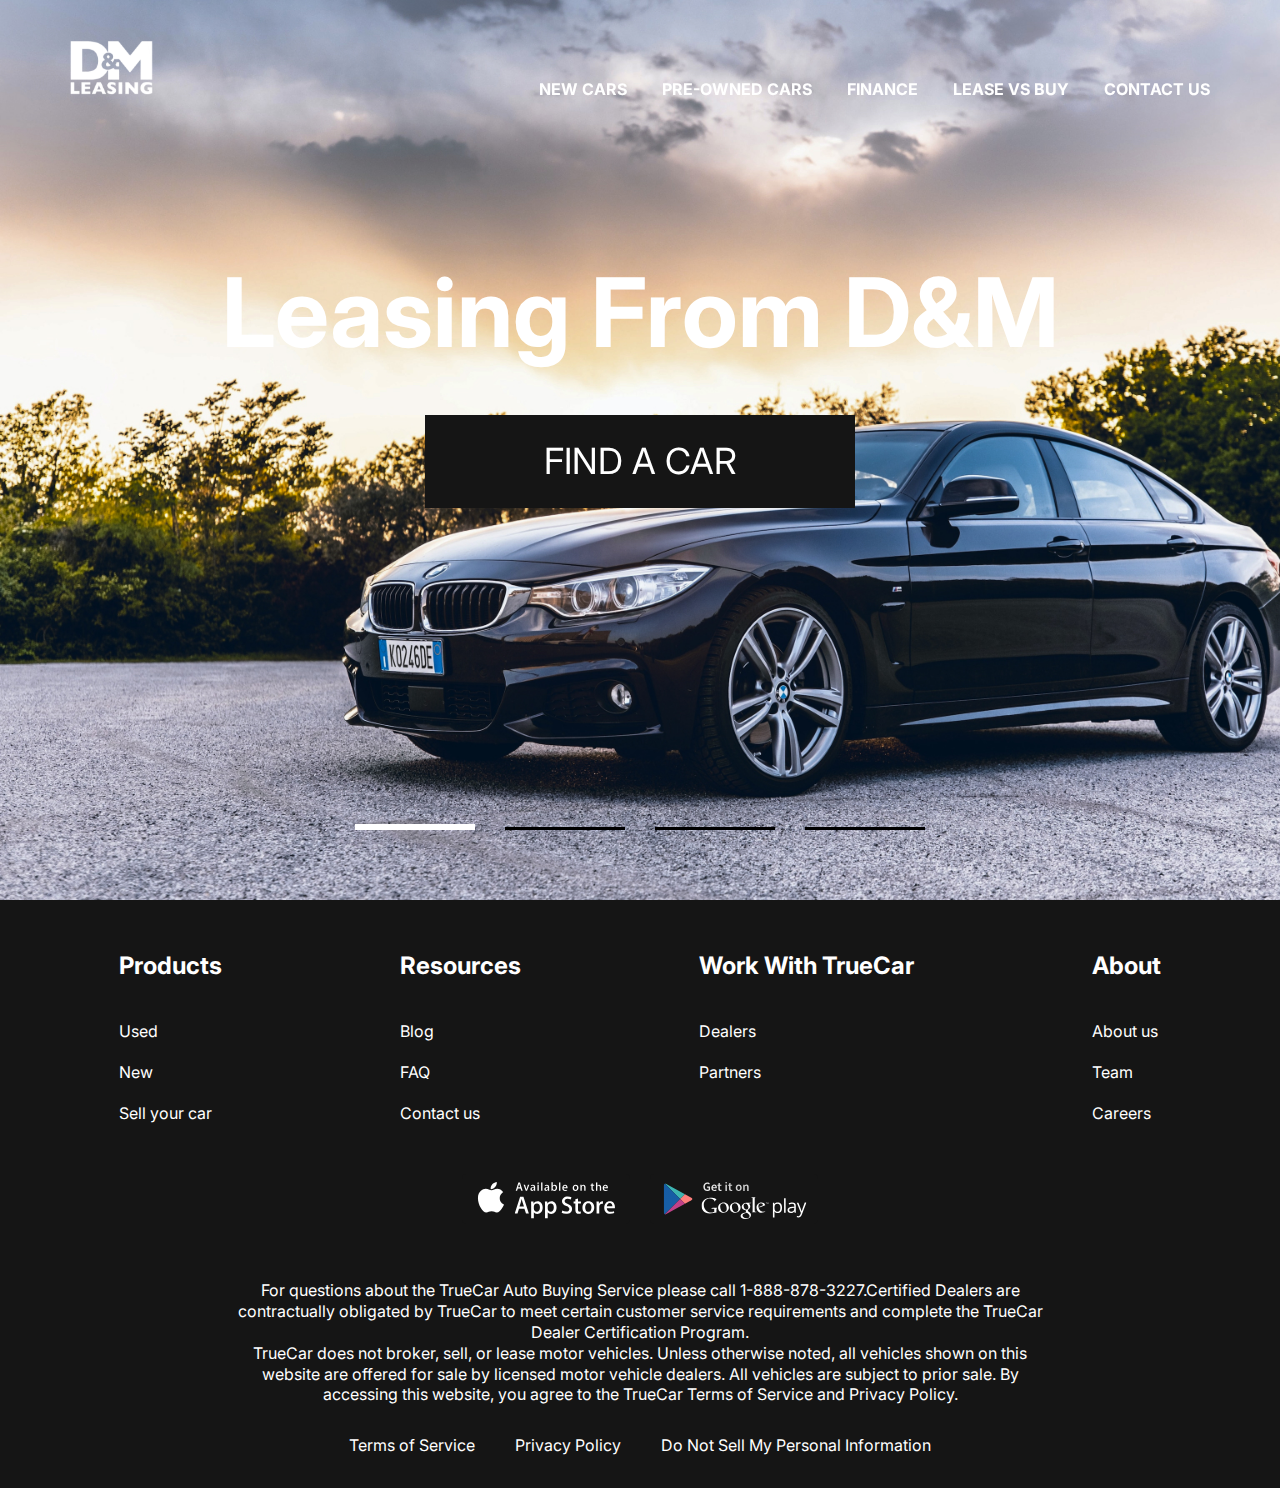
==== index.html @ 618e8c30 "first commit" ====
<!DOCTYPE html>
<html lang="en">
<head>
    <meta charset="UTF-8">
    <meta http-equiv="X-UA-Compatible" content="IE=edge">
    <meta name="viewport" content="width=device-width, initial-scale=1.0">
    <title>Document</title>
    <link rel="preconnect" href="https://fonts.googleapis.com">
    <link rel="preconnect" href="https://fonts.gstatic.com" crossorigin>
    <link href="https://fonts.googleapis.com/css2?family=Inter:wght@400;700&display=swap" rel="stylesheet">

    <link rel="stylesheet" href="https://cdn.jsdelivr.net/npm/swiper@9/swiper-bundle.min.css"/>
    

    <link rel="stylesheet" href="css/style.css"> 
</head>
<body>
    
<div class="wrapper"> 
    <header class="header hader-main">
        <div class="container">
            <div class="header__inner">

                <a class="logo" href="#">
                    <img class = "logo__img" src="images/Vector.svg" alt="">
                </a>

                <nav class="menu">
                    <ul class="menu__list">
                        <li class="menu__list-item"><a href="#" class="menu__list-link">NEW CARS</a>
                        </li>
                        <li class="menu__list-item"><a href="#" class="menu__list-link">PRE-OWNED CARS</a>
                        </li>
                        <li class="menu__list-item"><a href="#" class="menu__list-link">FINANCE</a>
                        </li>
                        <li class="menu__list-item"><a href="#" class="menu__list-link">LEASE VS BUY</a>
                        </li>
                        <li class="menu__list-item"><a href="#" class="menu__list-link">CONTACT US</a>
                        </li>
                    </ul>
                </nav>

            </div>
        </div>
    </header>

    <main class="main">
        <section class="top">
            <div class="conteiner">
                <h1 class="title">Leasing From D&M</h1>
                <a href="#" class="top__link">FIND A CAR</a>
            </div>
        </section>

        <div class="slider">
            <div class="swiper">

                <div class="swiper-wrapper">
                    <div class="swiper-slide" style="background-image: url(images/fon.jpg); background-image: url(images/slid1.jpg); opacity: 0.7"></div>
                    <div class="swiper-slide" style ="background-image: url(images/slid1.jpg);"></div>
                    <div class="swiper-slide" style ="background-image: url(images/slid1.jpg);"></div>
                    <div class="swiper-slide" style ="background-image: url(images/slid1.jpg);"></div>
                </div>
                
                <div class="swiper-pagination"></div>

            </div>

        </div>

    </main>
    <footer class="footer">
        <div class="container">
            <nav class="footer__menu">
                <ul class="footer__menu-list">
                <li class="footer__menu-itme"><p class="footer__menu-title">Products</p></li>
                <li class="footer__menu-itme"><a href="#" class="footer__menu-link">Used</a></li>
                <li class="footer__menu-itme"><a href="#" class="footer__menu-link">New</a></li>
                <li class="footer__menu-itme"><a href="#" class="footer__menu-link">Sell your car</a></li>
                </ul>
                <ul class="futer__menu-list">
                <li class="footer__menu-itme"><p class="footer__menu-title">Resources</p></li>
                <li class="footer__menu-itme"><a href="#" class="footer__menu-link">Blog</a></li>
                <li class="footer__menu-itme"><a href="#" class="footer__menu-link">FAQ</a></li>
                <li class="footer__menu-itme"><a href="#" class="footer__menu-link">Contact us</a></li>
                </ul>
                <ul class="futer__menu-list">
                <li class="footer__menu-itme"><p class="footer__menu-title">Work With TrueCar</p></li>
                <li class="footer__menu-itme"><a href="#" class="footer__menu-link">Dealers</a></li>
                <li class="footer__menu-itme"><a href="#" class="footer__menu-link">Partners</a></li>
                </ul>
                <ul class="futer__menu-list">
                <li class="footer__menu-itme"><p class="footer__menu-title">About</p></li>
                <li class="footer__menu-itme"><a href="#" class="footer__menu-link"></a>About us</li>
                <li class="footer__menu-itme"><a href="#" class="footer__menu-link"></a>Team</li>
                <li class="footer__menu-itme"><a href="#" class="footer__menu-link"></a>Careers</li>
                </ul>
            </nav>

            <ul class="app">
                <li class="app__link-itme">
                    <a href="#" class="app__itme-link">
                        <img class ="app__itme-imgsrc" src="images/appstore.svg" alt="">
                    </a>
                </li>

                <li class="app__link-itme">
                    <a href="#" class="app__itme-link">
                        <img class ="app__itme-imgsrc" src="images/googleplay.svg" alt="">
                    </a>
                </li>
            </ul>

            <div class="footer__copy">
                <p class="foooter__copy-text">For questions about the TrueCar Auto Buying Service please call 1-888-878-3227.Certified Dealers are contractually obligated by TrueCar to meet certain customer service requirements and complete the TrueCar Dealer Certification Program.</p>
                <p class="foooter__copy-text"> TrueCar does not broker, sell, or lease motor vehicles. Unless otherwise noted, all vehicles shown on this website are offered for sale by licensed motor vehicle dealers. All vehicles are subject to prior sale. By accessing this website, you agree to the TrueCar Terms of Service and Privacy Policy.</p>
            </div>

       <nav class="copt__nav">
        <ul class="copy__nav-list">
            <li class="copy__nav-itme"><a href="#" class="copy_nav-link">Terms of Service</a></li>
            <li class="copy__nav-itme"><a href="#" class="copy_nav-link">Privacy Policy</a></li>
            <li class="copy__nav-itme"><a href="#" class="copy_nav-link">Do Not Sell My Personal Information</a></li>
        </ul>
       </nav>

        </div>
    </footer>

</div> 

<script src="https://cdn.jsdelivr.net/npm/swiper@9/swiper-bundle.min.js"></script>
<script src="js/main.js"></script>
</body>
</html>
---- css/style.css ----
html {
    box-sizing: border-box;
}

*, *::after, *::before{
    box-sizing: inherit;
    margin: 0;
    padding: 0;
}

html,
body {
    height: 100%;
}

.wrapper {
    height: 100%;
    display: flex;
    flex-direction: column;
}

li {
    list-style-type: none;
}

a {
    text-decoration: none;
    color: inherit;
}

.container {
    max-width: 1220px; 
    margin: 0 auto;
    padding: 0 10;
}

body {
    font-size: 16px;
    font-weight: 400;
    font-family: 'Inter', sans-serif;
    line-height: 1.3;
}

.header {
    background-color: #151515;
}

.hader-main {
   background-color: transparent;
   position: absolute;
   z-index: 5;
   left: 0;
   right: 0;
}

.header__inner {
    padding: 40px;
    padding-bottom: 45px;
    display: flex;
    justify-content: space-between;
    align-items: end;
}

.menu__list {
    display: flex;
    gap: 35px;
}

.menu__list-link {
    color: #fff;
    text-transform: uppercase;
    font-weight: 700;
}

.footer {
    background-color: #151515;
    padding: 50px 0 32px;
    color: #fff;
}

.footer__menu-list {
    max-width: 250px;
}

.footer__menu {
    display: flex;
    justify-content: space-around;
    margin-bottom: 50px;
}

.footer__menu-title {
font-size: 24px;
font-weight: 700;
padding-bottom: 20px;
}

.footer__menu-itme + .footer__menu-itme {
padding-top: 20px;
}

.app {
display: flex;
justify-content: center; 
gap: 20px;
margin-bottom: 52px;
}

.footer__copy {
    max-width: 806px;
    margin: 0 auto 30px;
    text-align: center;
}

.copy__nav-list{
    display: flex;
    justify-content: center;
    gap: 40px;

}

.main {
    flex-grow: 1;
}

.top {
    color: #fff;
    text-align: center;
    padding-top: 250px;
    padding-bottom: 50px;
    position: absolute;
    z-index: 5;
    left: 0;
    right: 0;
}

.title {
    padding-bottom: 40px;
    font-size: 96px;
    font-weight: 700;  
}

.top__link {
    background-color: #151515;
    padding: 23px;
    width: 100%;
    max-width: 430px;
    display: inline-block;
    text-transform: uppercase;
    font-size: 36px;
    font-weight: 700px;
}


.swiper-wrapper{
    background-color: rgba(21, 21, 21, .6)
}

.swiper-slide {
    height: 100vh;
    background: repeat;
    background-size: cover;
    background-position: bottom center;
}

.swiper-pagination-bullet {
    width: 120px;
    height: 3px;
    color: #151515;
    border-radius: 0;
    opacity: 1;

}


.swiper-pagination-horizontal.swiper-pagination-bullets .swiper-pagination-bullet {
    margin: 15px;
}


.swiper-pagination-bullets.swiper-pagination-horizontal {
    bottom: 50px;
}


.swiper-pagination-bullet-active {
    height: 6px;
    background-color: #fff;
}
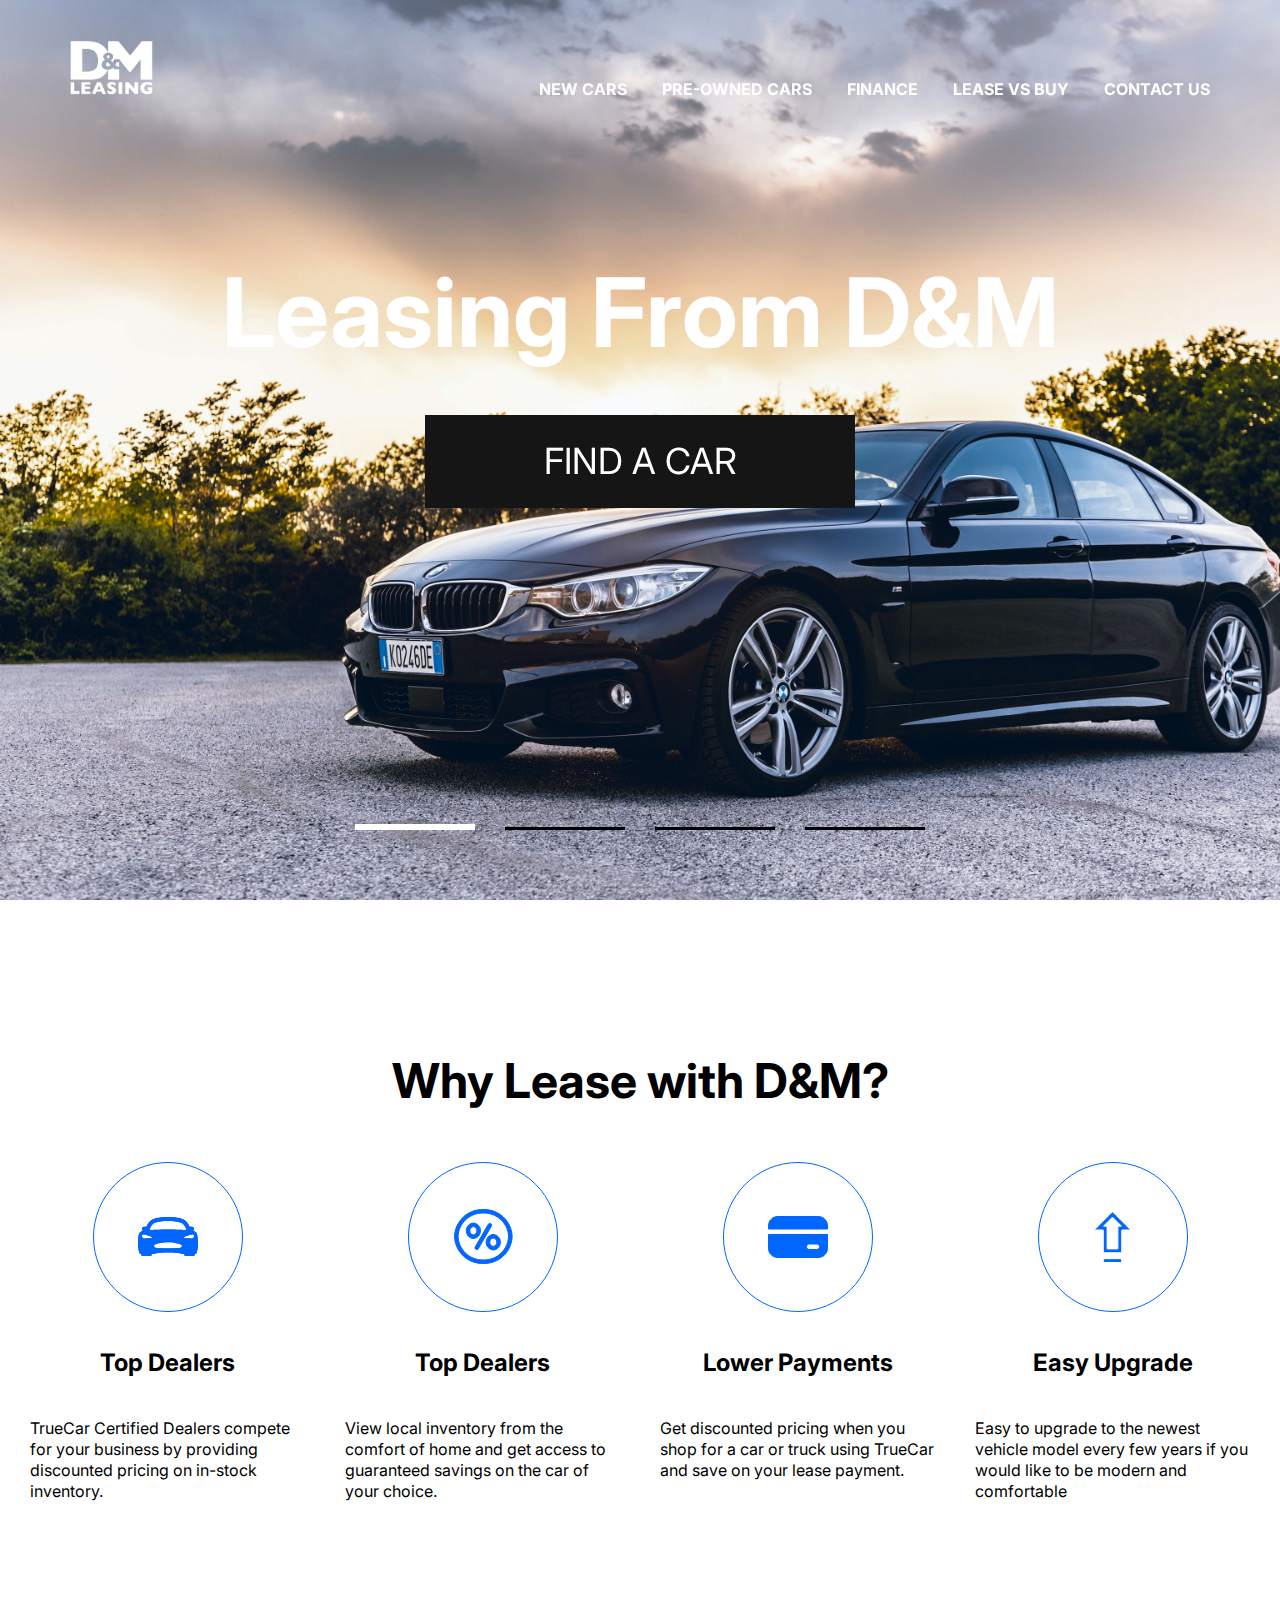
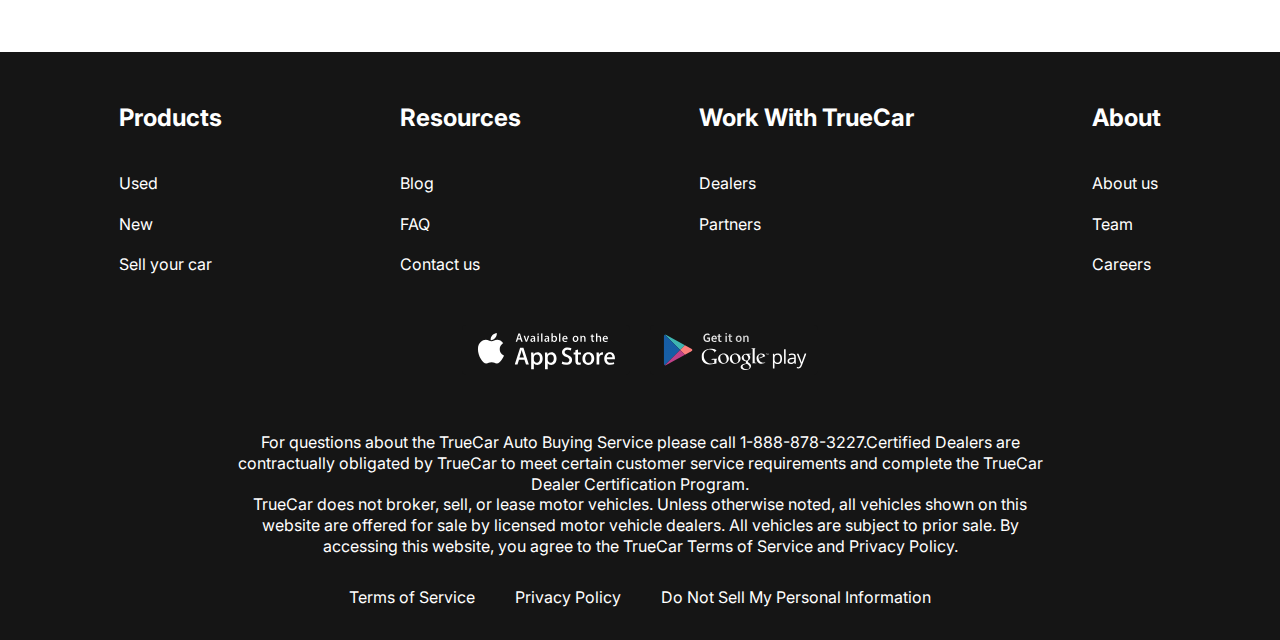
==== commit 4b60e702: "com1" ====
--- a/index.html
+++ b/index.html
@@ -54,19 +54,49 @@
 
         <div class="slider">
             <div class="swiper">
-
                 <div class="swiper-wrapper">
                     <div class="swiper-slide" style="background-image: url(images/fon.jpg); background-image: url(images/slid1.jpg); opacity: 0.7"></div>
+                    <div class="swiper-slide" style ="background-image: url(images/car1.jpg);"></div>
                     <div class="swiper-slide" style ="background-image: url(images/slid1.jpg);"></div>
                     <div class="swiper-slide" style ="background-image: url(images/slid1.jpg);"></div>
-                    <div class="swiper-slide" style ="background-image: url(images/slid1.jpg);"></div>
-                </div>
-                
+                </div> 
                 <div class="swiper-pagination"></div>
+            </div>
+        </div>
 
-            </div>
+<section class="why-lease">
+    <div class="container">
 
-        </div>
+    <h2 class="section-title">Why Lease with D&M?</h2>
+
+<ul class="why-lease__list">
+    <li class="why-lease__item">
+        <img class="why-lease__item-img" src="images/why-lease-1.svg" alt="">
+        <h3 class="why-lease__item-title">Top Dealers</h3>
+        <p class="why-lease__item-text">TrueCar Certified Dealers compete for your business by providing discounted pricing on in-stock inventory.</p>
+    </li>
+
+    <li class="why-lease__item">
+        <img class="why-lease__item-img" src="images/why-lease-2.svg" alt="">
+        <h3 class="why-lease__item-title">Top Dealers</h3>
+        <p class="why-lease__item-text">View local inventory from the comfort of home and get access to guaranteed savings on the car of your choice.</p>
+    </li>
+
+    <li class="why-lease__item">
+        <img class="why-lease__item-img" src="images/why-lease-3.svg" alt="">
+        <h3 class="why-lease__item-title">Lower Payments</h3>
+        <p class="why-lease__item-text">Get discounted pricing when you shop for a car or truck using TrueCar and save on your lease payment.</p>
+    </li>
+
+    <li class="why-lease__item">
+        <img class="why-lease__item-img" src="images/why-lease-4.svg" alt="">
+        <h3 class="why-lease__item-title">Easy Upgrade</h3>
+        <p class="why-lease__item-text">Easy to upgrade to the newest vehicle model every few years if you would like to be modern and comfortable</p>
+    </li>
+
+</ul>
+    </div>
+</section>
 
     </main>
     <footer class="footer">
--- a/css/style.css
+++ b/css/style.css
@@ -12,6 +12,14 @@
 body {
     height: 100%;
 }
+
+.section-title {
+ margin-bottom: 50px;
+ font-size: 48px;
+ font-weight: 700px;
+ text-align: center;
+}
+
 
 .wrapper {
     height: 100%;
@@ -185,4 +193,29 @@
 .swiper-pagination-bullet-active {
     height: 6px;
     background-color: #fff;
-}+}
+
+.why-lease {
+    padding: 150px 0;
+}
+
+.why-lease__list {
+    display: grid;
+    grid-template-columns: repeat(4, 1fr);
+    gap: 40px;
+    text-align: center;
+}
+
+.why-lease__item-img {
+    margin-bottom: 30px;
+}
+
+.why-lease__item-title {
+    margin-bottom: 40px;
+    font-size: 24px;
+    font-weight: 700px;
+}
+
+.why-lease__item-text {
+text-align: left;
+}
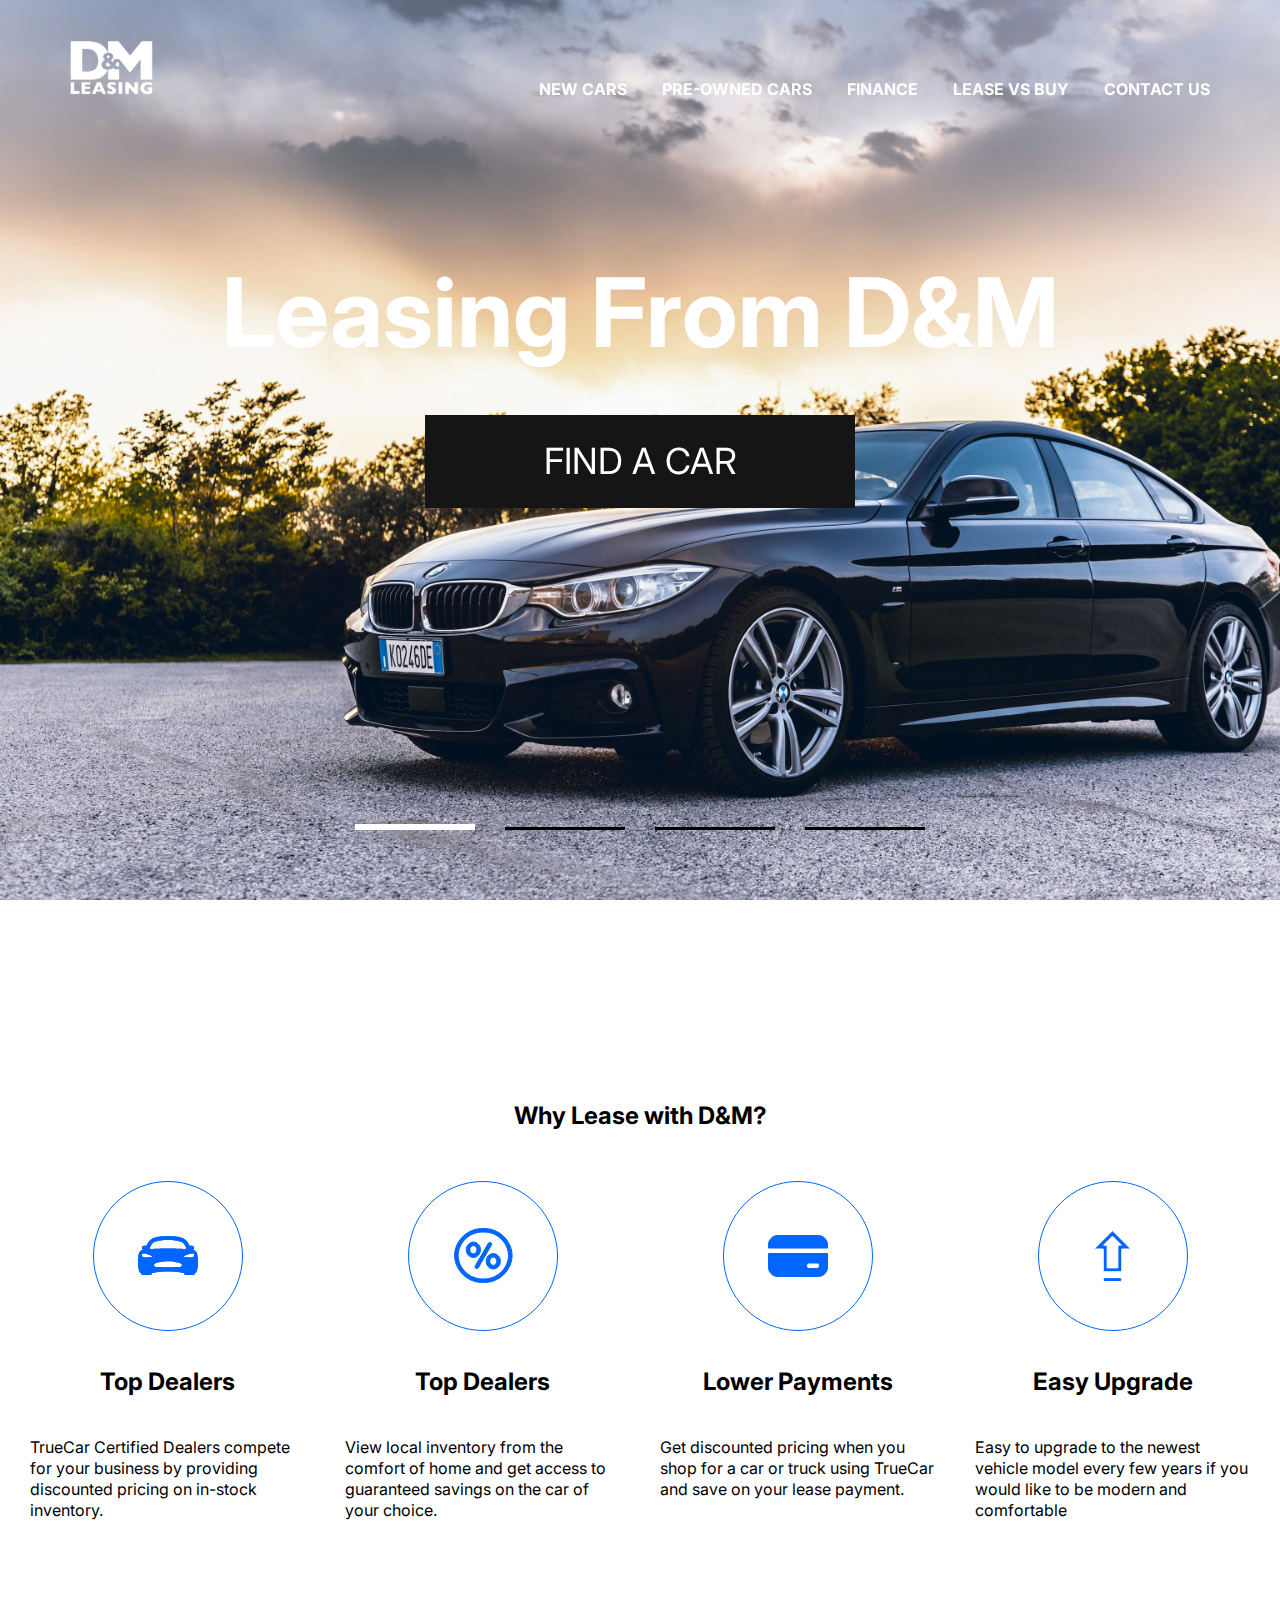
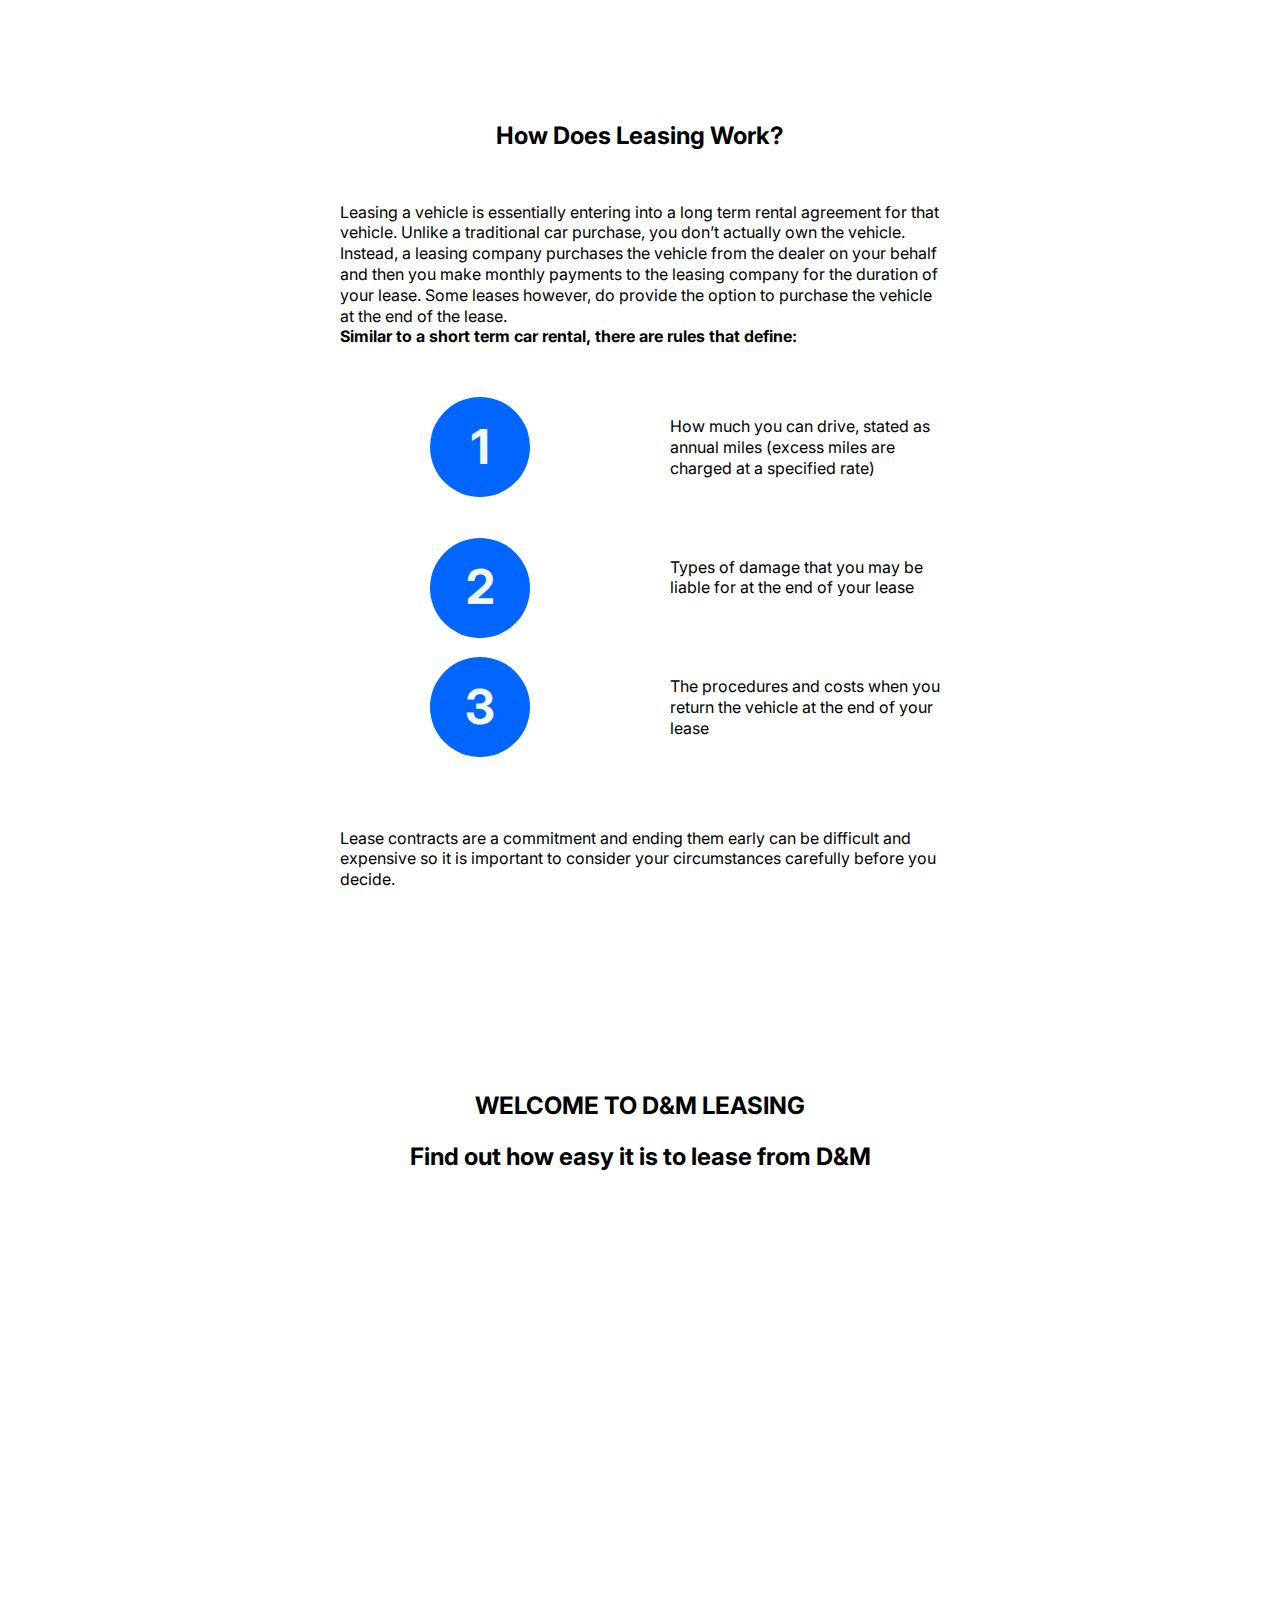
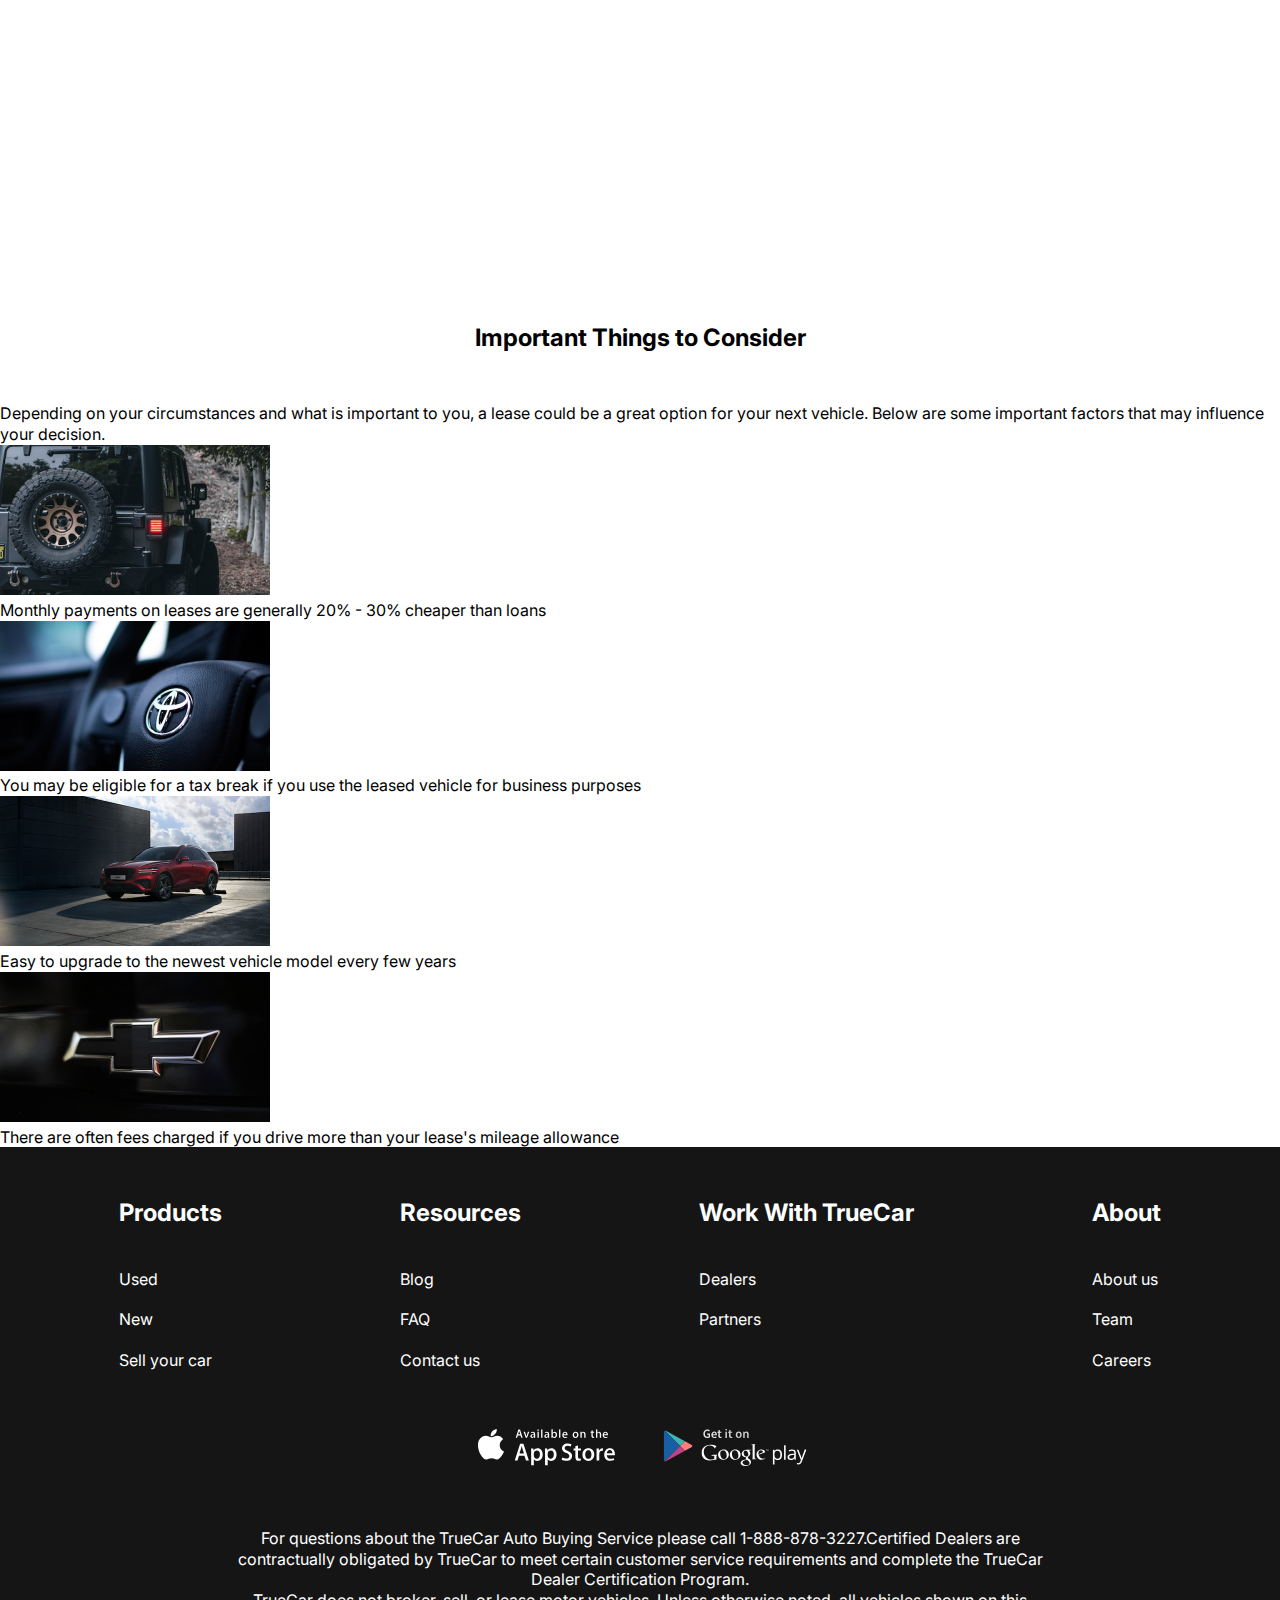
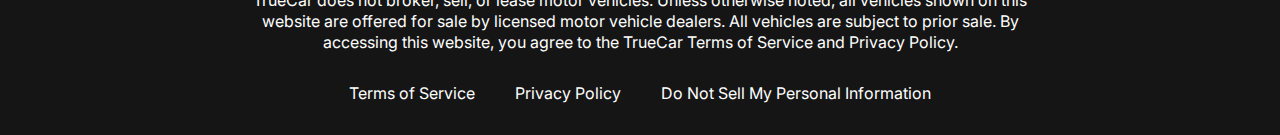
==== commit 38b9a524: "text" ====
--- a/index.html
+++ b/index.html
@@ -70,6 +70,7 @@
     <h2 class="section-title">Why Lease with D&M?</h2>
 
 <ul class="why-lease__list">
+
     <li class="why-lease__item">
         <img class="why-lease__item-img" src="images/why-lease-1.svg" alt="">
         <h3 class="why-lease__item-title">Top Dealers</h3>
@@ -95,6 +96,64 @@
     </li>
 
 </ul>
+    </div>
+</section>
+
+<section class="how-does">
+    <div class="container">
+        <div class="how-does__inner">
+
+            <h2 class="section-title">How Does Leasing Work?</h2>
+            <p class="how-does__text">Leasing a vehicle is essentially entering into a long term rental agreement for that vehicle. Unlike a traditional car purchase, you don’t actually own the vehicle. Instead, a leasing company purchases the vehicle from the dealer on your behalf and then you make monthly payments to the leasing company for the duration of your lease. Some leases however, do provide the option to purchase the vehicle at the end of the lease.</p>
+
+            <h4 class="how__does__text">Similar to a short term car rental, there are rules that define:</h4>
+            <ol class="how__does-list">
+                <li class="how-does-item">How much you can drive, stated as annual miles (excess miles are charged at a specified rate)</li>
+                <li class="how-does-item">Types of damage that you may be liable for at the end of your lease</li>
+                <li class="how-does-item">The procedures and costs when you return the vehicle at the end of your lease</li>
+            </ol>
+
+            <p class="how-does__text">Lease contracts are a commitment and ending them early can be difficult and expensive so it is important to consider your circumstances carefully before you decide.</p>
+        </div>
+    </div>
+</section>
+
+<section class="video">
+    <div class="container">
+        <h2 class="section-title video__title">WELCOME TO D&M LEASING</h2>
+        <p class="video__text">Find out how easy it is to lease from D&M</p>
+        <iframe class="video__content" width="1000" height="500" src="https://www.youtube.com/embed/YuzClM_OAO0" title="YouTube video player" frameborder="0" allow="accelerometer; autoplay; clipboard-write; encrypted-media; gyroscope; picture-in-picture; web-share" allowfullscreen></iframe>
+    </div>
+</section>
+
+
+<section class="important">
+    <div class="conteiner">
+      <h2 class="section-title important__title">Important Things to Consider</h2>
+      <p class="important__text">Depending on your circumstances and what is important to you, a lease could be a great option for your next vehicle. Below are some important factors that may influence your decision.</p>
+      <ul class="important__list">
+
+        <li class="important__item">
+            <img src="images/imp-1.jpg" alt="" class="important__item-img">
+            <p class="important__item-text">Monthly payments on leases are generally 20% - 30% cheaper than loans</p>
+        </li>
+
+        <li class="important__item">
+            <img src="images/imp-2.jpg" alt="" class="important__item-img">
+            <p class="important__item-text">You may be eligible for a tax break if you use the leased vehicle for business purposes</p>
+        </li>
+
+        <li class="important__item">
+            <img src="images/imp-3.jpg" alt="" class="important__item-img">
+            <p class="important__item-text">Easy to upgrade to the newest vehicle model every few years</p>
+        </li>
+
+        <li class="important__item">
+            <img src="images/imp-4.jpg" alt="" class="important__item-img">
+            <p class="important__item-text">There are often fees charged if you drive more than your lease's mileage allowance</p>
+        </li>
+
+      </ul>
     </div>
 </section>
 
--- a/css/style.css
+++ b/css/style.css
@@ -219,3 +219,74 @@
 .why-lease__item-text {
 text-align: left;
 }
+
+.how-does {
+padding-bottom: 150px;
+}
+
+.how-does__inner {
+    max-width: 600px;
+    margin: 0 auto;
+}
+
+.section-title {
+    font-size: 24px; 
+    font-weight: 700; 
+    padding-top: 50px;
+}
+
+.how__does-list {
+    padding: 50px 0 70px;
+    counter-reset: myCounter;
+}
+
+.how-does-item {
+    list-style-type: none;
+    width: 270px;
+    position: relative;
+    margin-left: auto;
+    box-sizing: content-box;
+    padding: 19px 0 19px 240px;
+}
+
+.how-does-item + .how-does-item {
+margin-top: 40px;
+}
+
+.how-does-item::before {
+    counter-increment: myCounter;
+    content: counter(myCounter);
+    display: flex;
+    justify-content: center;
+    align-items: center;
+    background-color: #0066FF;
+    font-size: 48px;
+    font-weight: 700;
+    height: 100px;
+    width: 100px;
+    border-radius: 50%;
+    color: aliceblue;
+    position: absolute;
+    left: 0;
+    top: 0;
+}
+
+.video {
+    padding-bottom: 150px;
+}
+
+.video__title {
+    margin-bottom: 20px;
+}
+
+.video__text {
+    font-size: 24px;
+    font-weight: 700;
+    margin-bottom: 50px;
+    text-align: center;
+}
+
+.video__content {
+    margin: 0 auto;
+    display: block;
+}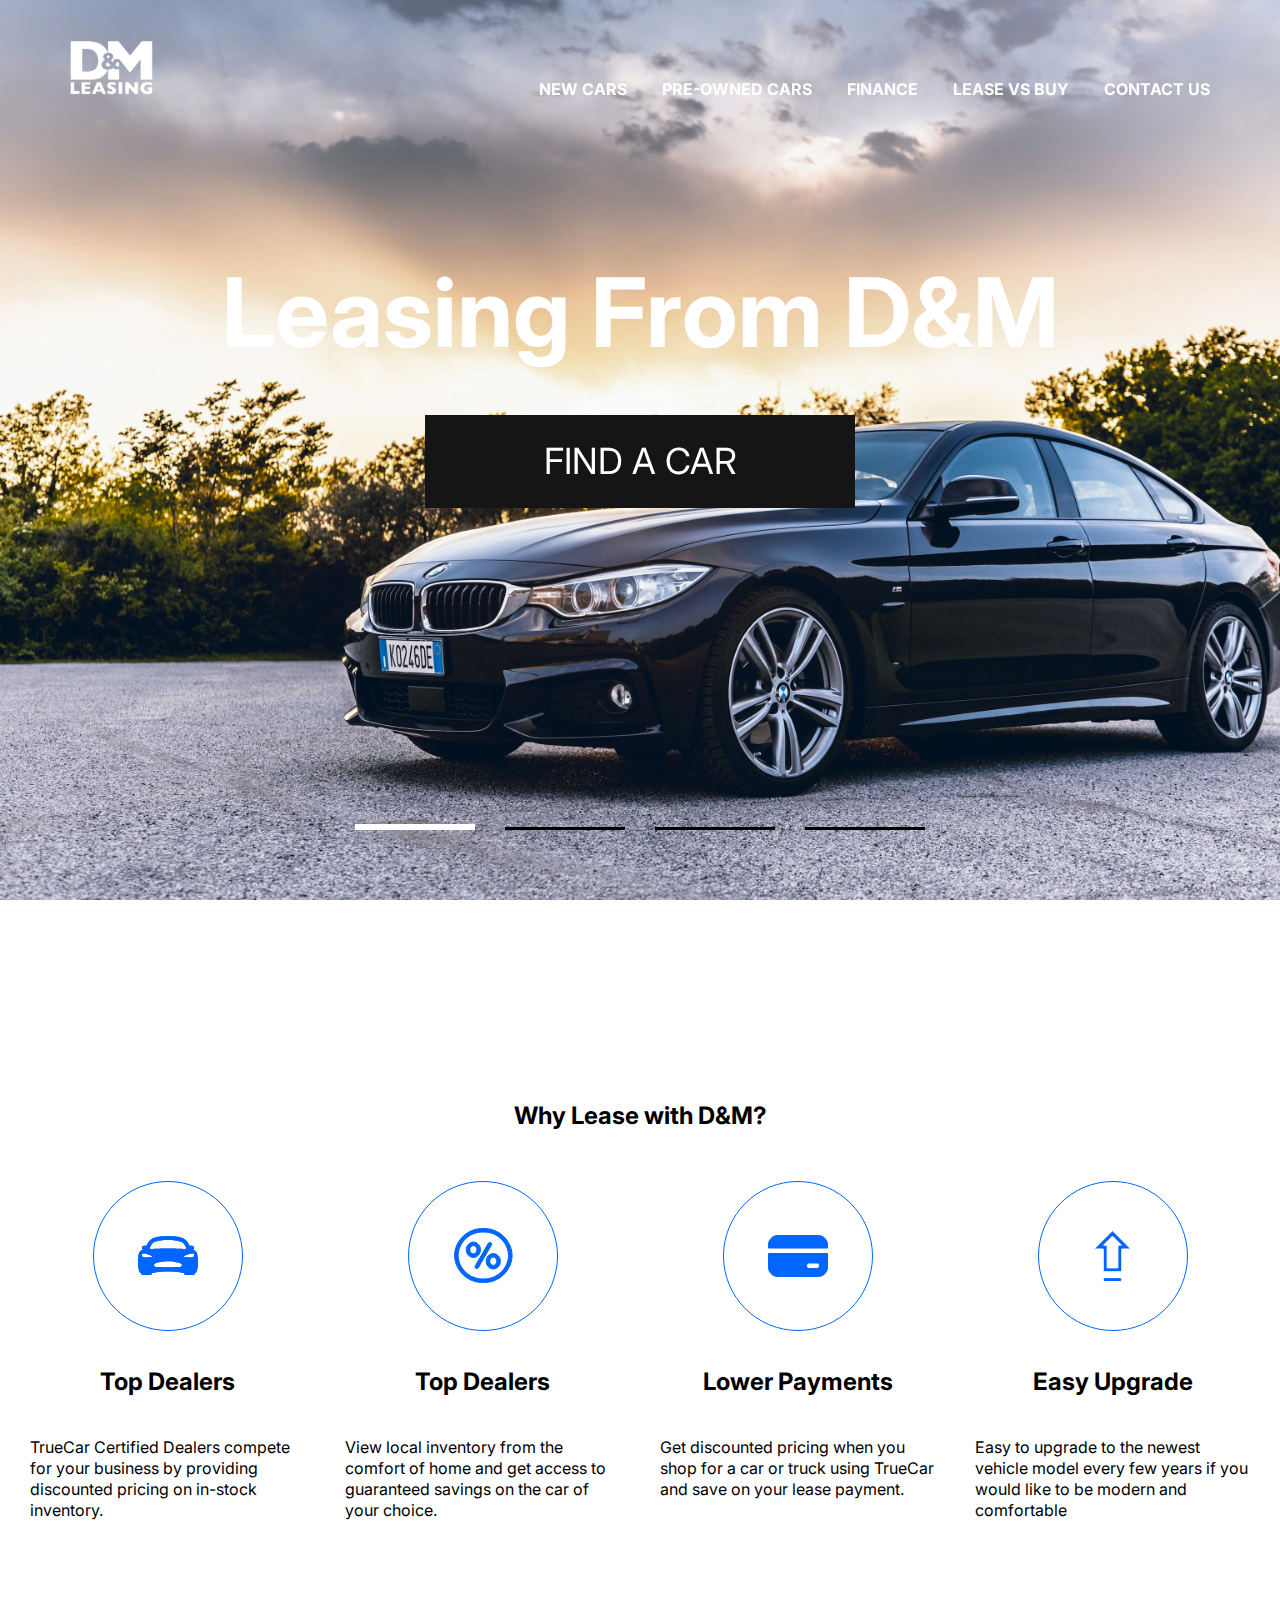
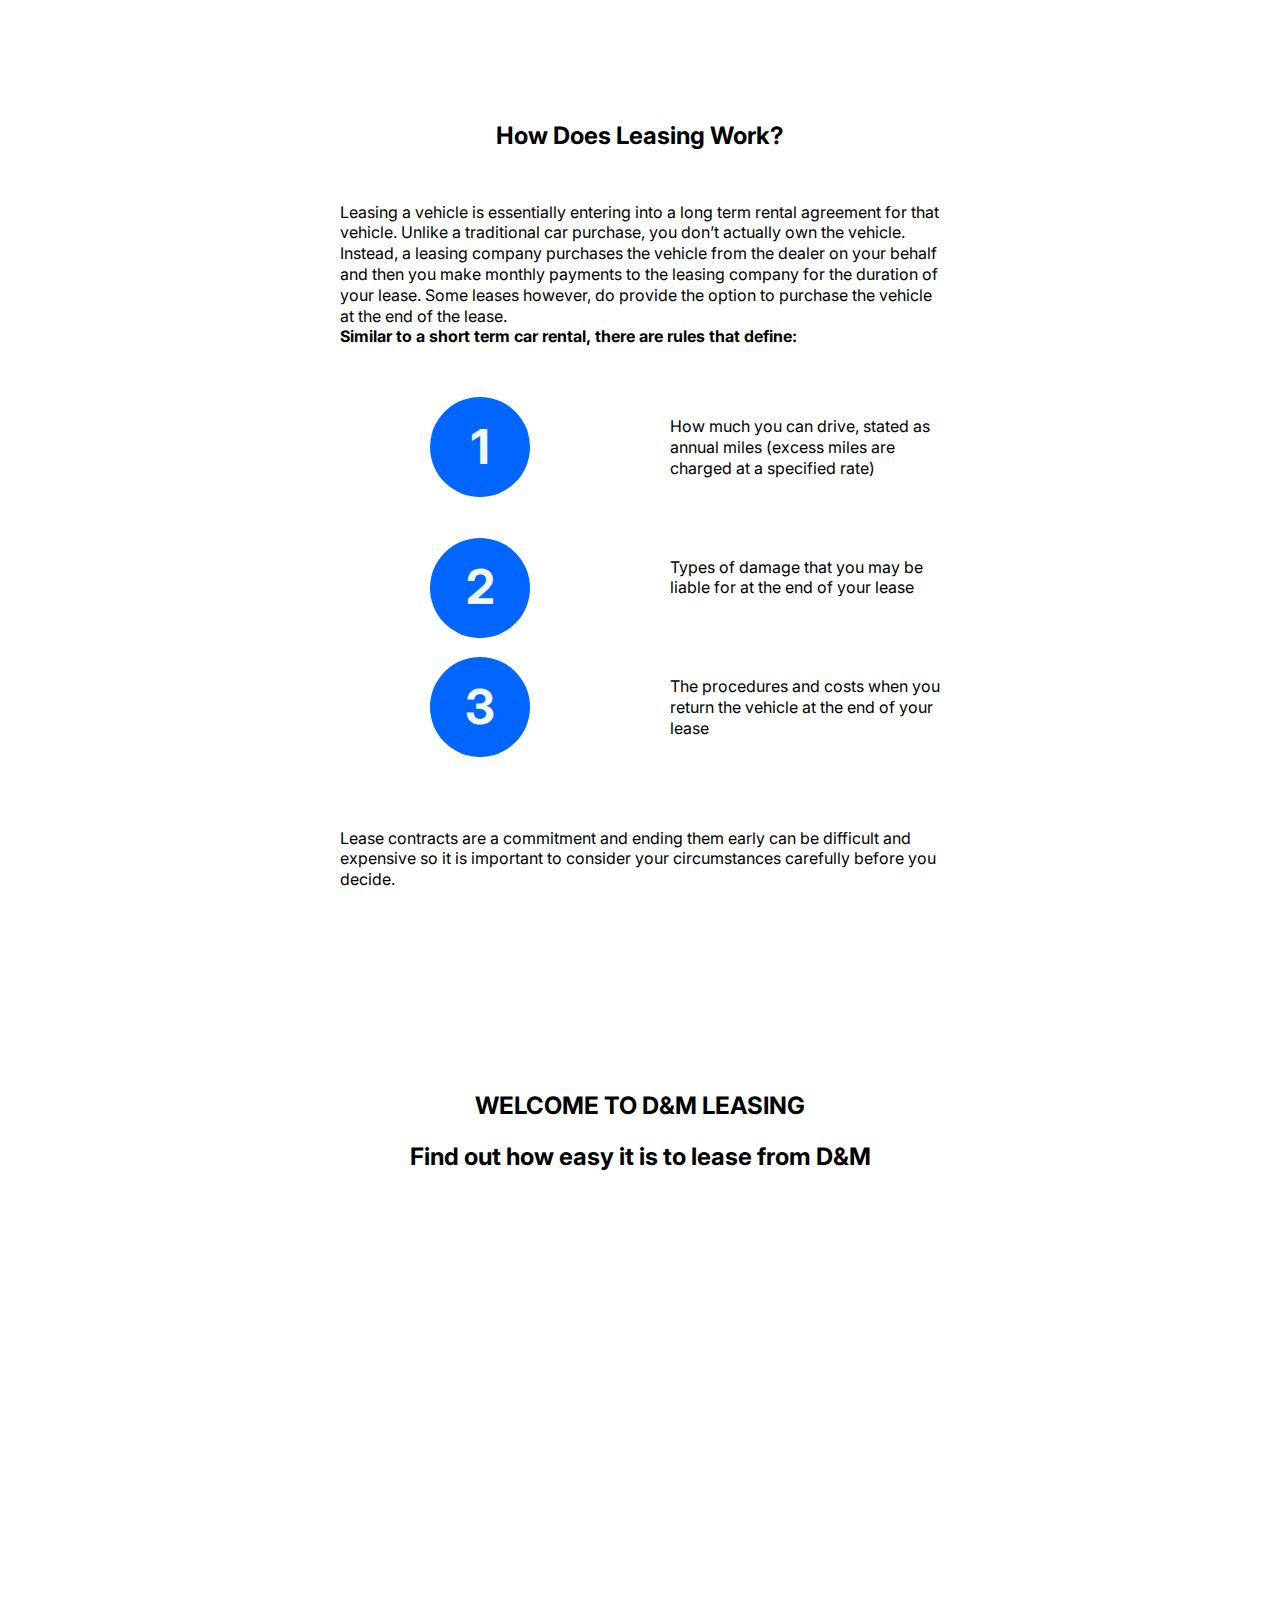
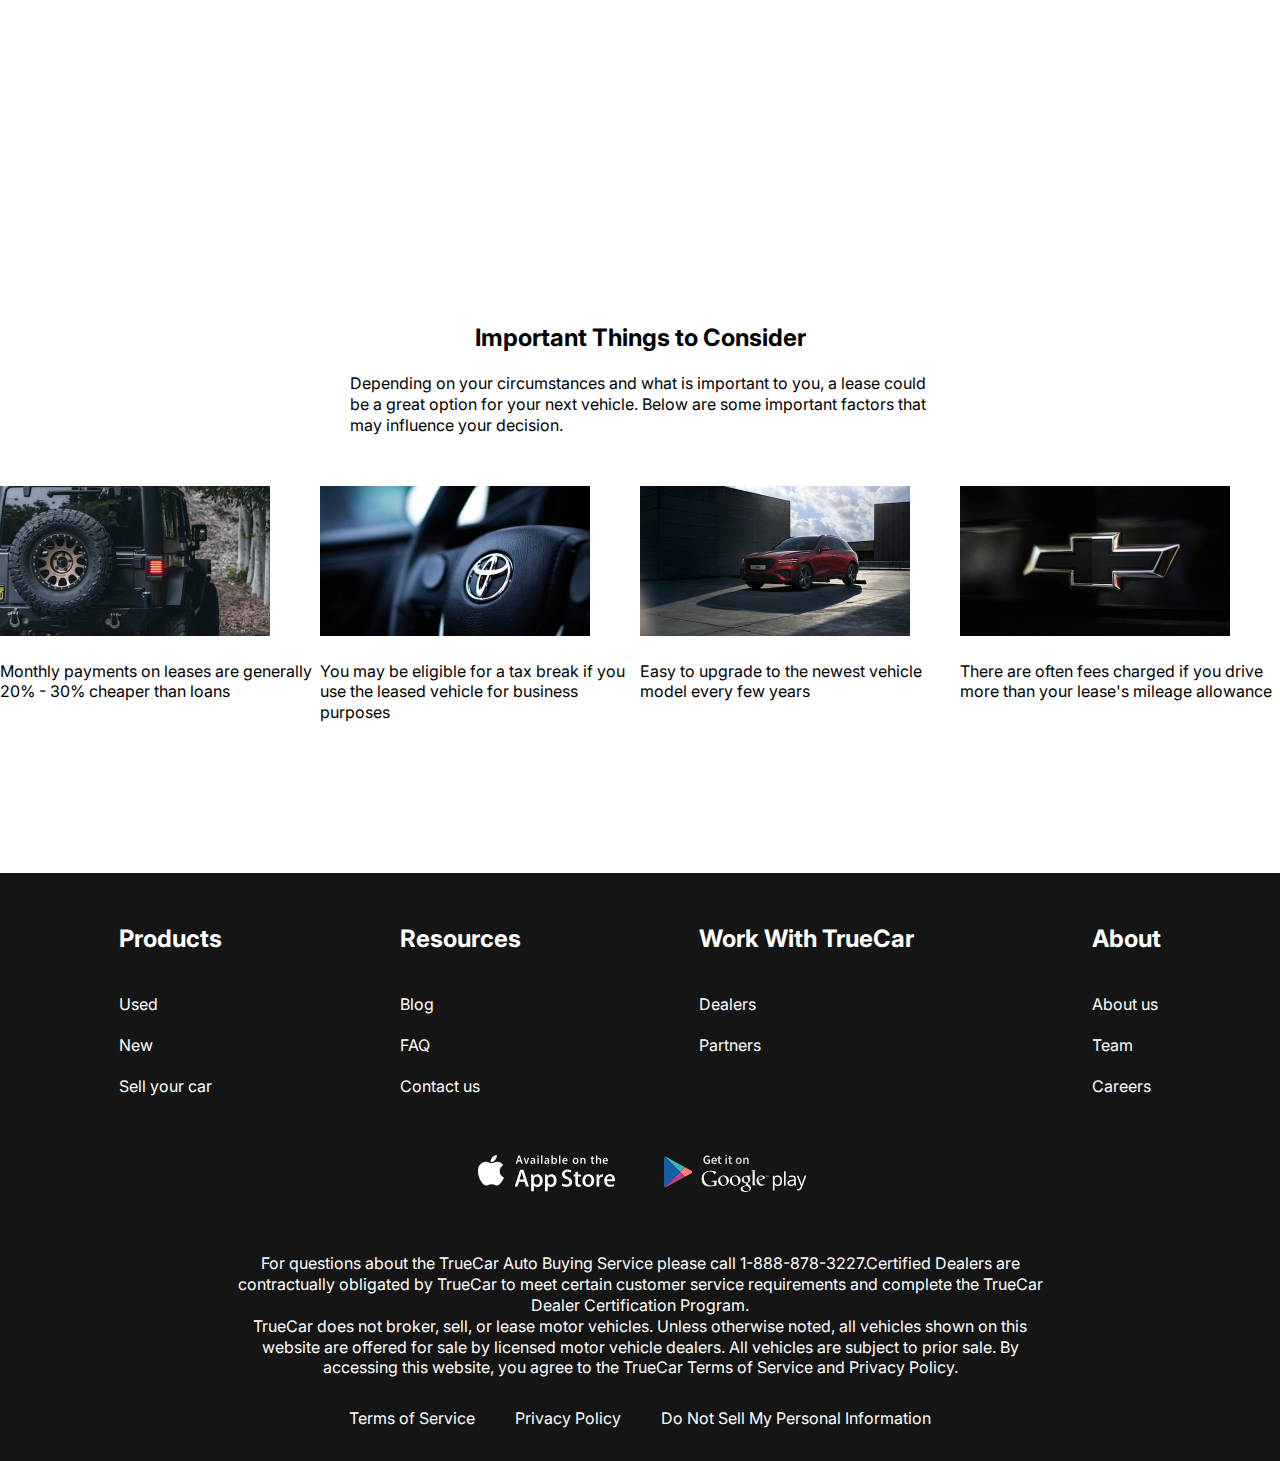
==== commit bc1d80d3: "text" ====
--- a/index.html
+++ b/index.html
@@ -131,29 +131,29 @@
     <div class="conteiner">
       <h2 class="section-title important__title">Important Things to Consider</h2>
       <p class="important__text">Depending on your circumstances and what is important to you, a lease could be a great option for your next vehicle. Below are some important factors that may influence your decision.</p>
+      
       <ul class="important__list">
-
-        <li class="important__item">
-            <img src="images/imp-1.jpg" alt="" class="important__item-img">
+        <li class="important__item">
+            <img  class="important__item-img" src="images/imp-1.jpg" alt="" >
             <p class="important__item-text">Monthly payments on leases are generally 20% - 30% cheaper than loans</p>
         </li>
 
         <li class="important__item">
-            <img src="images/imp-2.jpg" alt="" class="important__item-img">
+            <img  class="important__item-img" src="images/imp-2.jpg" alt="" >
             <p class="important__item-text">You may be eligible for a tax break if you use the leased vehicle for business purposes</p>
         </li>
 
         <li class="important__item">
-            <img src="images/imp-3.jpg" alt="" class="important__item-img">
+            <img  class="important__item-img" src="images/imp-3.jpg" alt="" >
             <p class="important__item-text">Easy to upgrade to the newest vehicle model every few years</p>
         </li>
 
         <li class="important__item">
-            <img src="images/imp-4.jpg" alt="" class="important__item-img">
+            <img  class="important__item-img" src="images/imp-4.jpg" alt="" >
             <p class="important__item-text">There are often fees charged if you drive more than your lease's mileage allowance</p>
         </li>
-
       </ul>
+      
     </div>
 </section>
 
--- a/css/style.css
+++ b/css/style.css
@@ -289,4 +289,29 @@
 .video__content {
     margin: 0 auto;
     display: block;
+}
+
+.important {
+    padding-bottom: 150px;
+}
+
+.important__title {
+  margin-bottom: 20px;
+}
+
+.important__text {
+    max-width: 580px;
+    margin: 0 auto 50px;
+
+}
+
+.important__list {
+display: grid;
+grid-template-columns: repeat(4, 1fr);
+
+
+}
+
+.important__item-img {
+    margin-bottom: 20px;
 }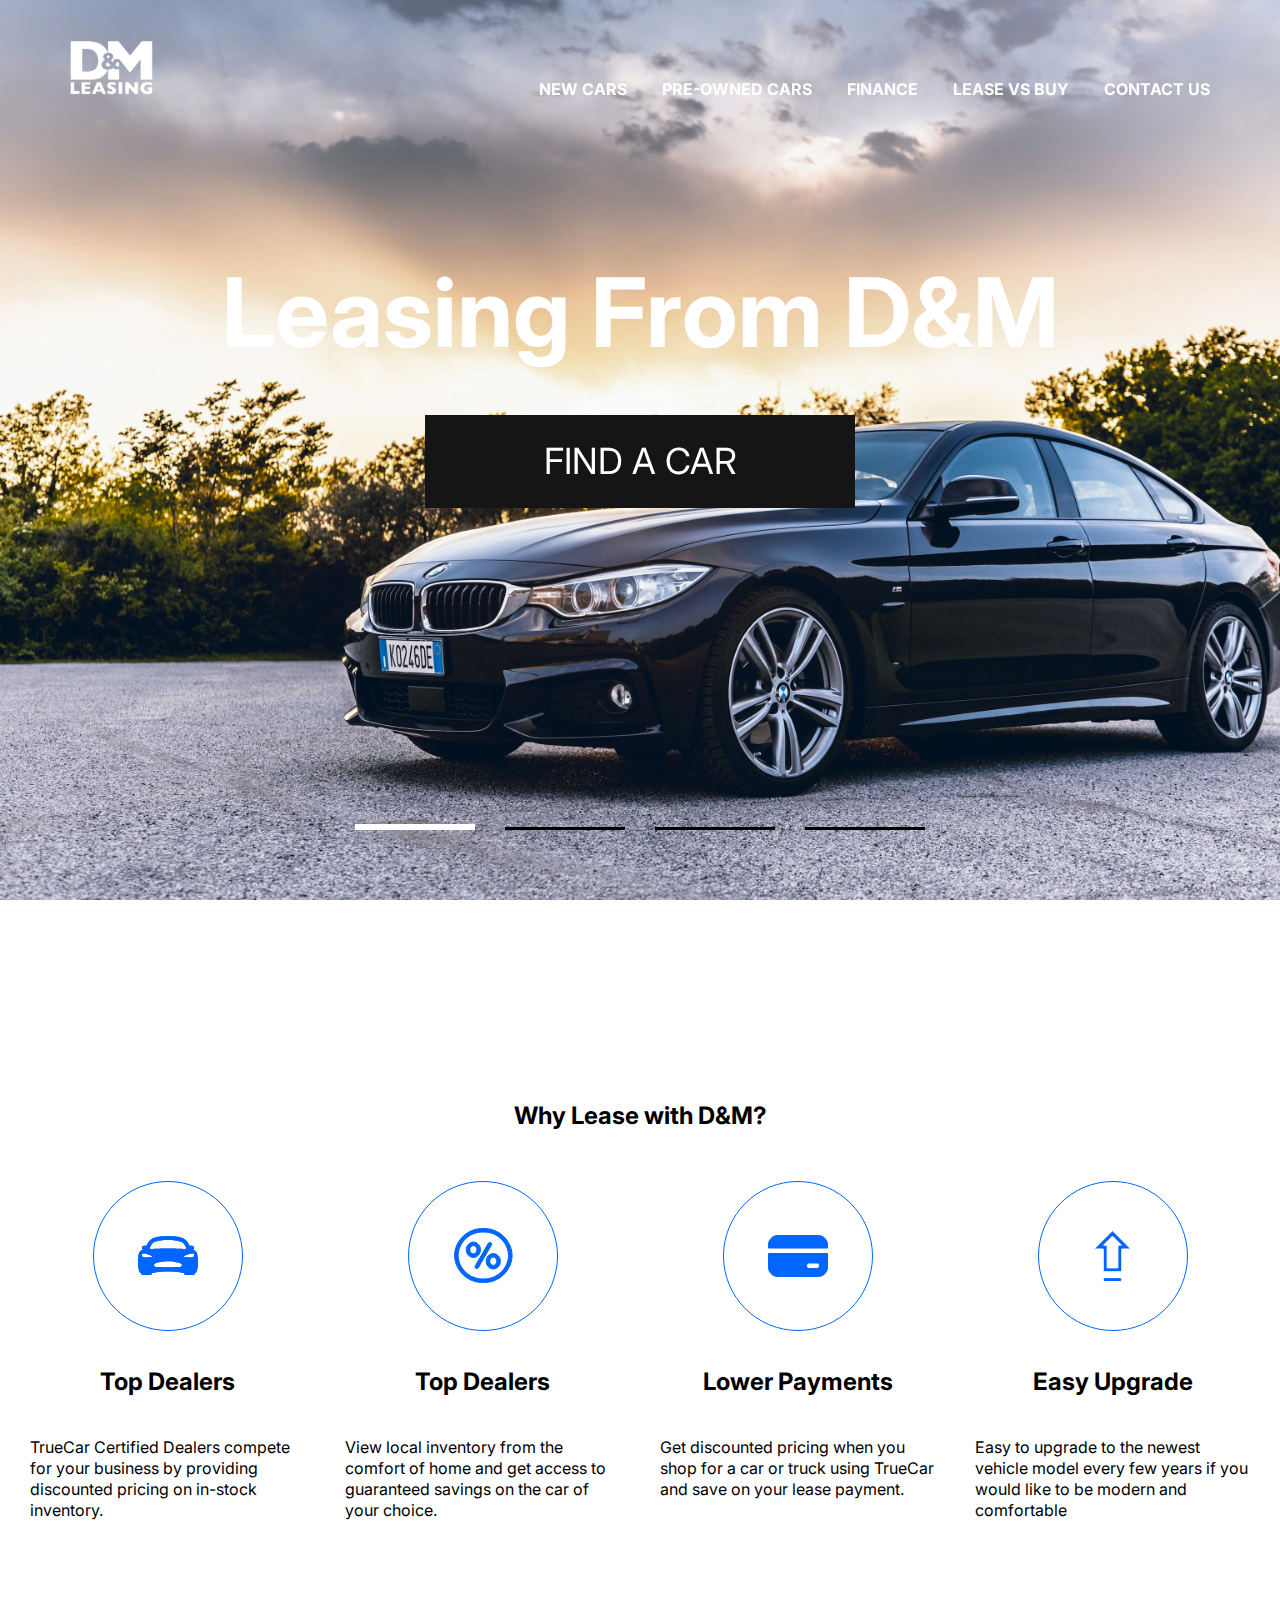
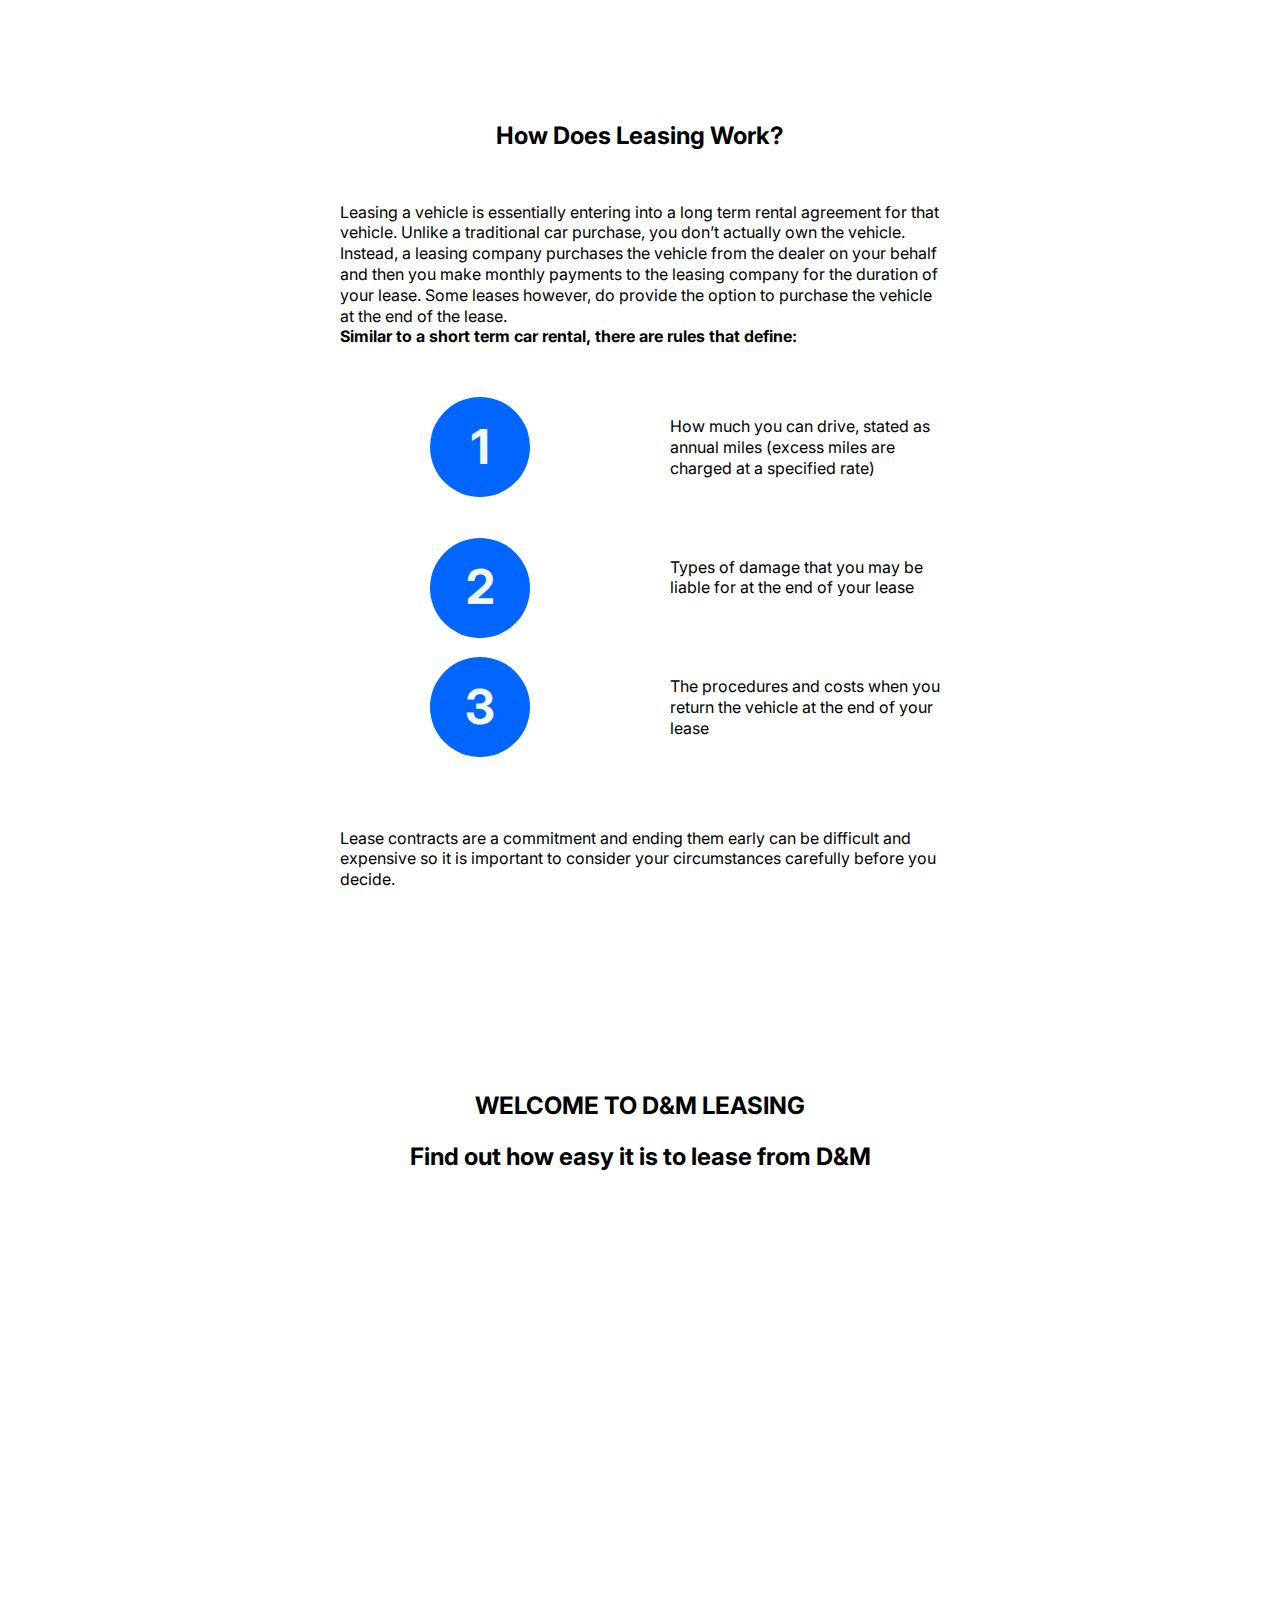
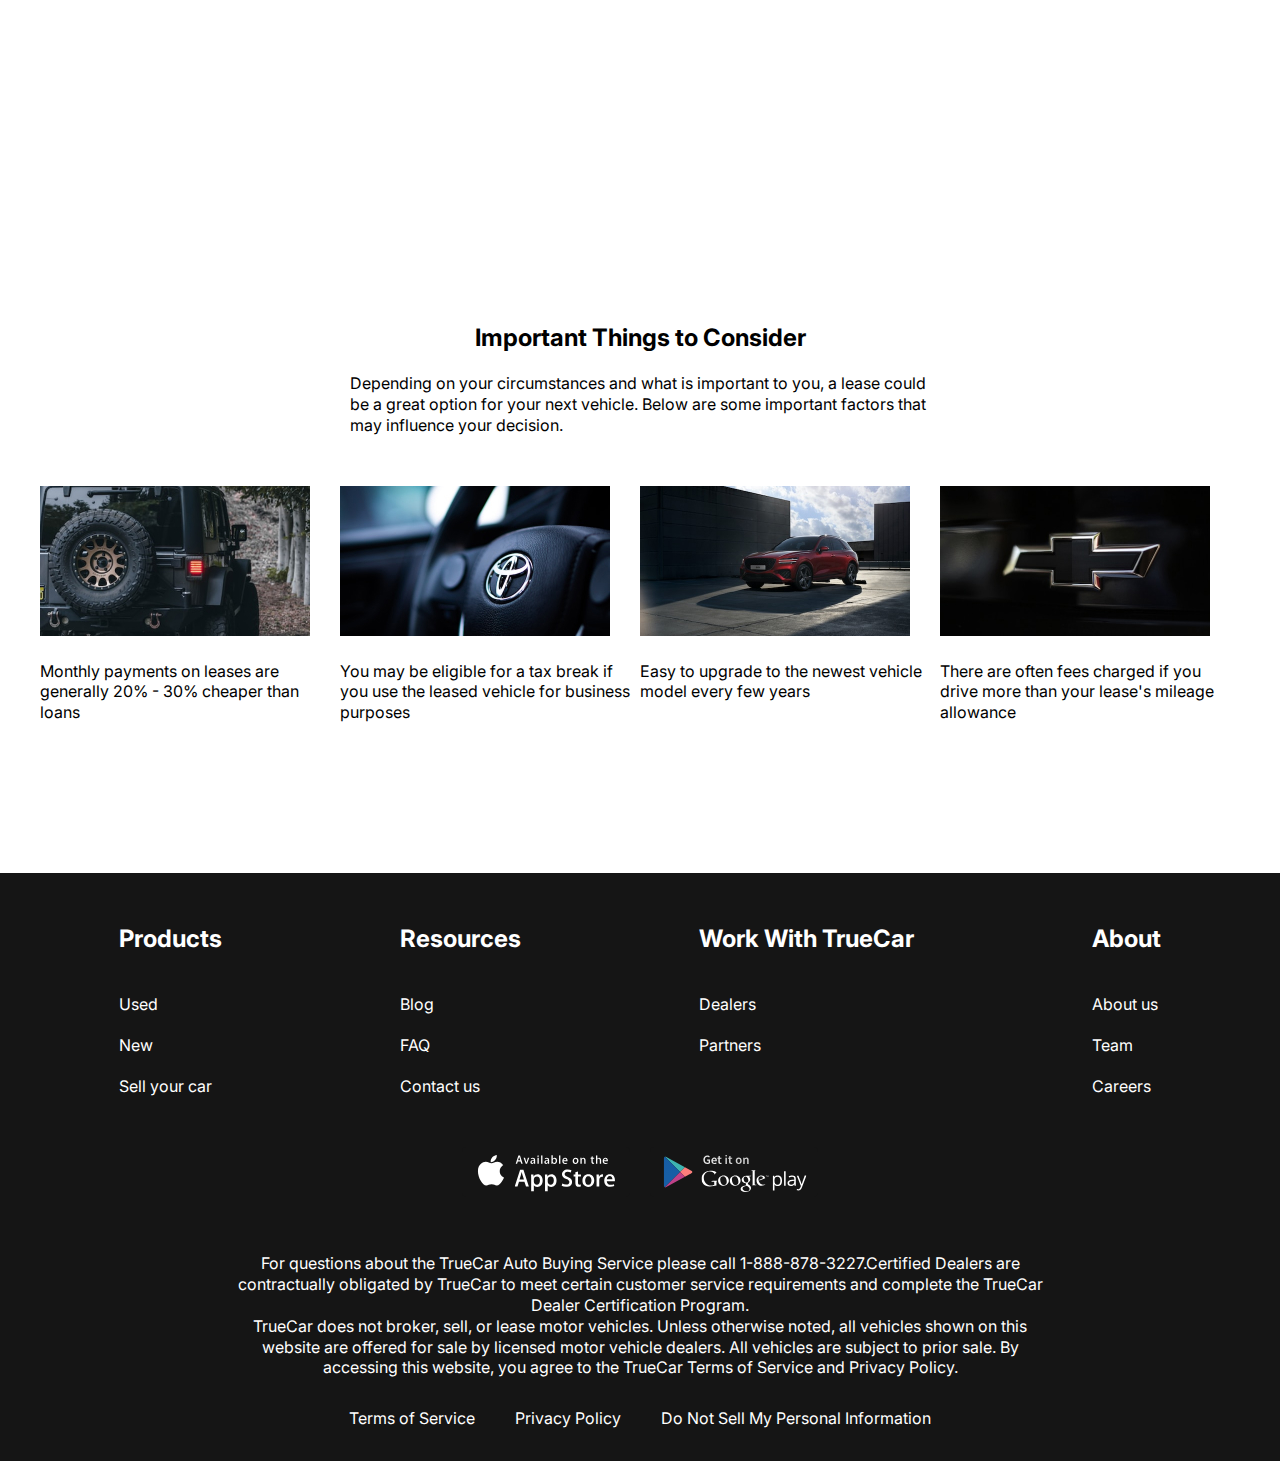
==== commit b161af13: "first page final" ====
--- a/index.html
+++ b/index.html
@@ -35,7 +35,7 @@
                         </li>
                         <li class="menu__list-item"><a href="#" class="menu__list-link">LEASE VS BUY</a>
                         </li>
-                        <li class="menu__list-item"><a href="#" class="menu__list-link">CONTACT US</a>
+                        <li class="menu__list-item"><a href="contact.html" class="menu__list-link">CONTACT US</a>
                         </li>
                     </ul>
                 </nav>
@@ -128,31 +128,33 @@
 
 
 <section class="important">
-    <div class="conteiner">
+    <div class="conteiner1">
       <h2 class="section-title important__title">Important Things to Consider</h2>
       <p class="important__text">Depending on your circumstances and what is important to you, a lease could be a great option for your next vehicle. Below are some important factors that may influence your decision.</p>
-      
-      <ul class="important__list">
-        <li class="important__item">
-            <img  class="important__item-img" src="images/imp-1.jpg" alt="" >
-            <p class="important__item-text">Monthly payments on leases are generally 20% - 30% cheaper than loans</p>
-        </li>
-
-        <li class="important__item">
-            <img  class="important__item-img" src="images/imp-2.jpg" alt="" >
-            <p class="important__item-text">You may be eligible for a tax break if you use the leased vehicle for business purposes</p>
-        </li>
-
-        <li class="important__item">
-            <img  class="important__item-img" src="images/imp-3.jpg" alt="" >
-            <p class="important__item-text">Easy to upgrade to the newest vehicle model every few years</p>
-        </li>
-
-        <li class="important__item">
-            <img  class="important__item-img" src="images/imp-4.jpg" alt="" >
-            <p class="important__item-text">There are often fees charged if you drive more than your lease's mileage allowance</p>
-        </li>
-      </ul>
+      <div class="test">
+        <ul class="important__list">
+            <li class="important__item">
+                <img  class="important__item-img" src="images/imp-1.jpg" alt="" >
+                <p class="important__item-text">Monthly payments on leases are generally 20% - 30% cheaper than loans</p>
+            </li>
+    
+            <li class="important__item">
+                <img  class="important__item-img" src="images/imp-2.jpg" alt="" >
+                <p class="important__item-text">You may be eligible for a tax break if you use the leased vehicle for business purposes</p>
+            </li>
+    
+            <li class="important__item">
+                <img  class="important__item-img" src="images/imp-3.jpg" alt="" >
+                <p class="important__item-text">Easy to upgrade to the newest vehicle model every few years</p>
+            </li>
+    
+            <li class="important__item">
+                <img  class="important__item-img" src="images/imp-4.jpg" alt="" >
+                <p class="important__item-text">There are often fees charged if you drive more than your lease's mileage allowance</p>
+            </li>
+          </ul>
+      </div>
+     
       
     </div>
 </section>
@@ -171,7 +173,7 @@
                 <li class="footer__menu-itme"><p class="footer__menu-title">Resources</p></li>
                 <li class="footer__menu-itme"><a href="#" class="footer__menu-link">Blog</a></li>
                 <li class="footer__menu-itme"><a href="#" class="footer__menu-link">FAQ</a></li>
-                <li class="footer__menu-itme"><a href="#" class="footer__menu-link">Contact us</a></li>
+                <li class="footer__menu-itme"><a href="contact.html" class="footer__menu-link">Contact us</a></li>
                 </ul>
                 <ul class="futer__menu-list">
                 <li class="footer__menu-itme"><p class="footer__menu-title">Work With TrueCar</p></li>
--- a/css/style.css
+++ b/css/style.css
@@ -292,26 +292,32 @@
 }
 
 .important {
-    padding-bottom: 150px;
+ padding-bottom: 150px;
+ 
+}
+
+.test {
+    display: flex;
+    align-items: center;
+    justify-content: center;
 }
 
 .important__title {
-  margin-bottom: 20px;
+ margin-bottom: 20px;
 }
 
 .important__text {
-    max-width: 580px;
-    margin: 0 auto 50px;
+ max-width: 580px;
+ margin: 0 auto 50px;
 
 }
 
 .important__list {
-display: grid;
-grid-template-columns: repeat(4, 1fr);
-
-
+ display: grid;
+ grid-template-columns: repeat(4, 1fr);
+ width: 1200px;
 }
 
 .important__item-img {
-    margin-bottom: 20px;
+ margin-bottom: 20px;
 }